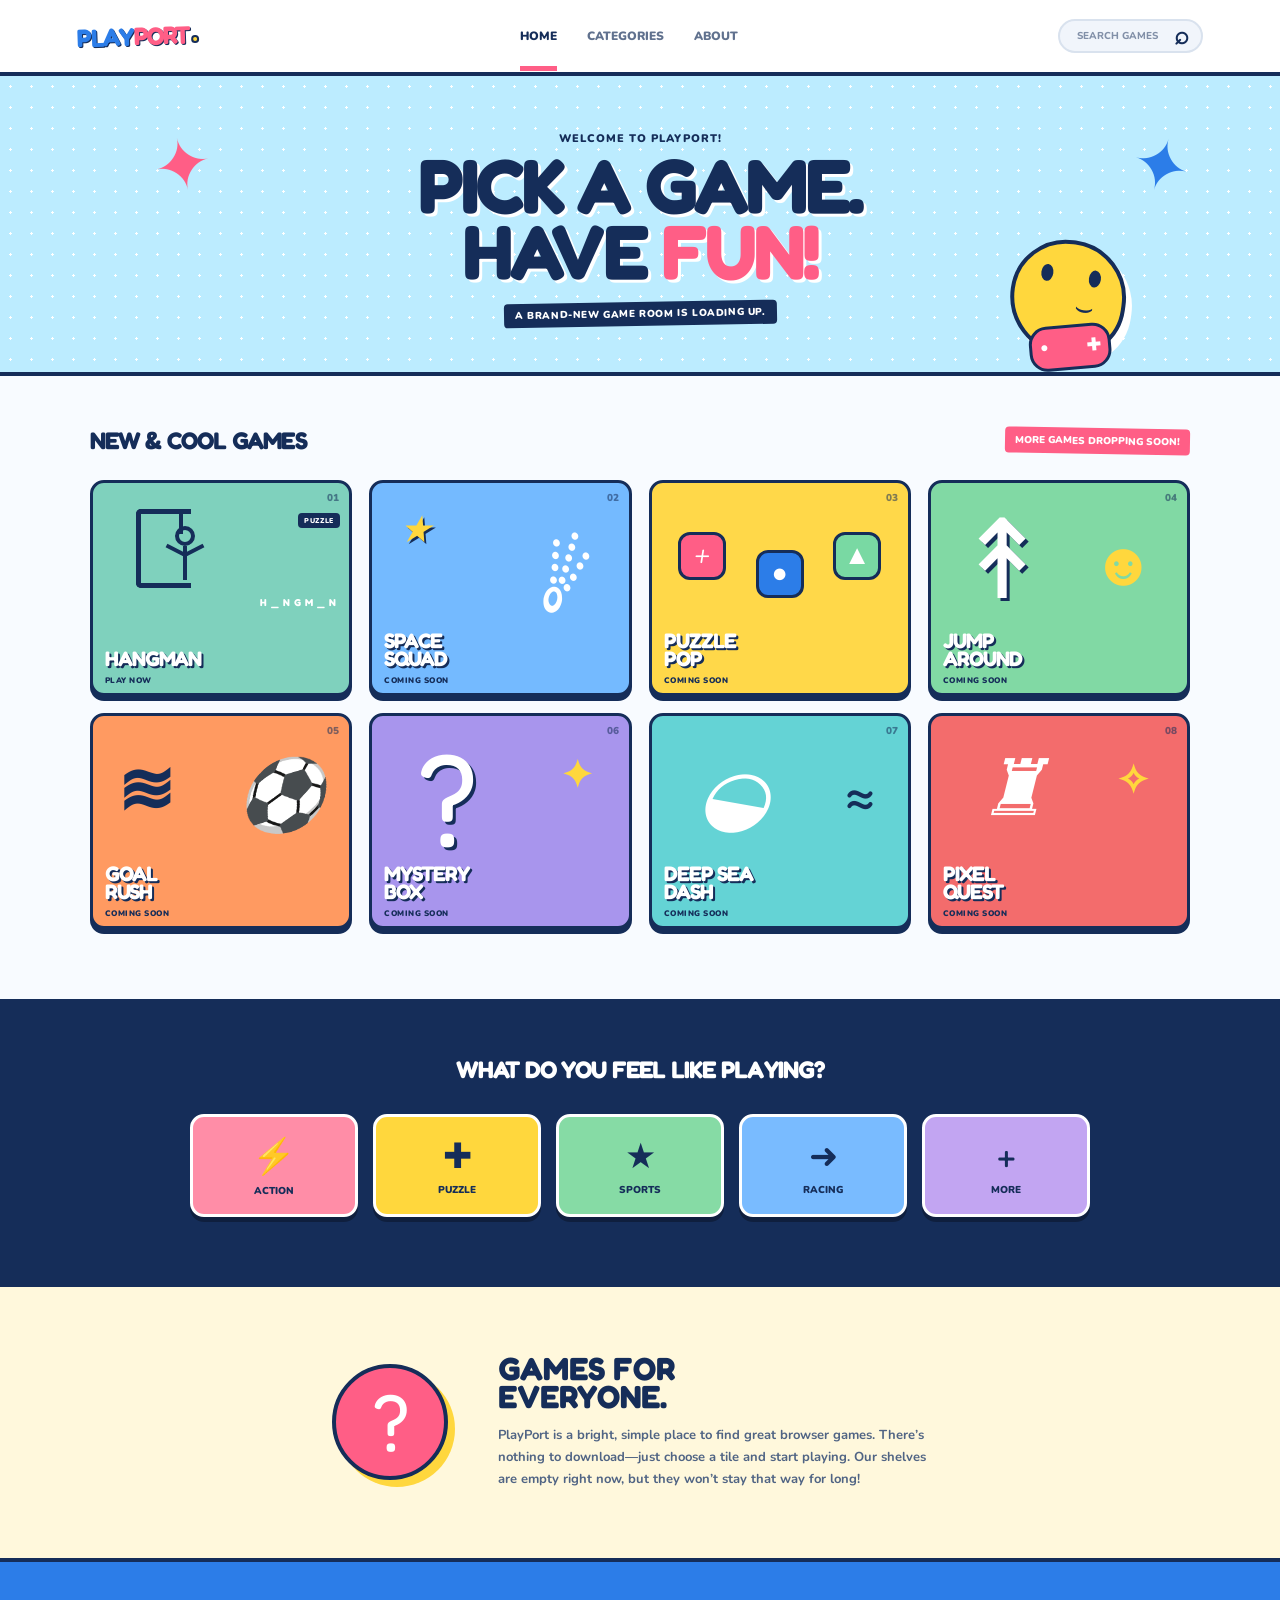
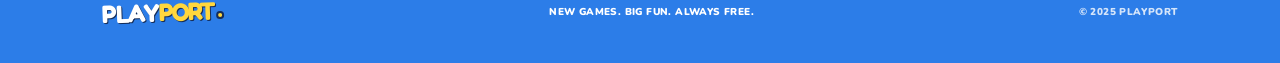
==== index.html @ 0c3bad66 "Add initial project files including HTML, CSS, settings, and configuration" ====
<!doctype html>
<html lang="en">
  <head>
    <meta charset="UTF-8" />
    <meta name="viewport" content="width=device-width, initial-scale=1.0" />
    <meta
      name="description"
      content="PlayPort is a colorful home for free browser games."
    />
    <title>PlayPort — Free Games</title>
    <link rel="preconnect" href="https://fonts.googleapis.com" />
    <link rel="preconnect" href="https://fonts.gstatic.com" crossorigin />
    <link
      href="https://fonts.googleapis.com/css2?family=Fredoka:wght@400;500;600;700&family=Nunito:wght@500;700;800;900&display=swap"
      rel="stylesheet"
    />
    <link rel="stylesheet" href="styles.css" />
  </head>
  <body>
    <header class="topbar">
      <a class="logo" href="#top" aria-label="PlayPort home"
        ><span>PLAY</span><b>PORT</b><i></i
      ></a>
      <nav aria-label="Main navigation">
        <a class="selected" href="#games">HOME</a
        ><a href="#categories">CATEGORIES</a><a href="#about">ABOUT</a>
      </nav>
      <button class="search" type="button" aria-label="Search games">
        <span>SEARCH GAMES</span><b>⌕</b>
      </button>
    </header>
    <main id="top">
      <section class="welcome" aria-labelledby="welcome-title">
        <div class="burst burst-left" aria-hidden="true">✦</div>
        <div>
          <p>WELCOME TO PLAYPORT!</p>
          <h1 id="welcome-title">PICK A GAME.<br />HAVE <em>FUN!</em></h1>
          <span class="under-title">A BRAND-NEW GAME ROOM IS LOADING UP.</span>
        </div>
        <div class="mascot" aria-hidden="true">
          <div class="face"><i></i><i></i><b>⌣</b></div>
          <span class="controller">● <b>✚</b></span>
        </div>
        <div class="burst burst-right" aria-hidden="true">✦</div>
      </section>
      <section class="game-area" id="games" aria-labelledby="games-title">
        <div class="area-heading">
          <h2 id="games-title">NEW &amp; COOL GAMES</h2>
          <span>MORE GAMES DROPPING SOON!</span>
        </div>
        <div class="game-grid">
          <a
            class="game-card card-hangman"
            id="hangman"
            href="https://hangman-game-sijv.onrender.com/"
            target="_blank"
            rel="noopener noreferrer"
            aria-label="Play Hangman in a new tab"
          >
            <div class="card-number">01</div>
            <span class="game-badge">PUZZLE</span>
            <div class="card-art art-hangman" aria-hidden="true">
              <span class="gallows"></span>
              <i class="hang-head"></i>
              <b class="hang-body"></b>
              <em>H _ N G M _ N</em>
            </div>
            <h3>HANGMAN</h3>
            <p>PLAY NOW</p>
          </a>
          <article class="game-card card-blue">
            <div class="card-number">02</div>
            <div class="card-art art-space"><i>★</i><b>☄</b></div>
            <h3>SPACE<br />SQUAD</h3>
            <p>COMING SOON</p>
          </article>
          <article class="game-card card-yellow">
            <div class="card-number">03</div>
            <div class="card-art art-puzzle">
              <i>+</i><b>●</b><span>▲</span>
            </div>
            <h3>PUZZLE<br />POP</h3>
            <p>COMING SOON</p>
          </article>
          <article class="game-card card-green">
            <div class="card-number">04</div>
            <div class="card-art art-jump"><i>↟</i><b>☻</b></div>
            <h3>JUMP<br />AROUND</h3>
            <p>COMING SOON</p>
          </article>
          <article class="game-card card-orange">
            <div class="card-number">05</div>
            <div class="card-art art-sport"><i>⚽</i><b>≋</b></div>
            <h3>GOAL<br />RUSH</h3>
            <p>COMING SOON</p>
          </article>
          <article class="game-card card-purple">
            <div class="card-number">06</div>
            <div class="card-art art-mystery"><i>?</i><b>✦</b></div>
            <h3>MYSTERY<br />BOX</h3>
            <p>COMING SOON</p>
          </article>
          <article class="game-card card-teal">
            <div class="card-number">07</div>
            <div class="card-art art-fish"><i>◒</i><b>≈</b></div>
            <h3>DEEP SEA<br />DASH</h3>
            <p>COMING SOON</p>
          </article>
          <article class="game-card card-red">
            <div class="card-number">08</div>
            <div class="card-art art-quest"><i>♜</i><b>✧</b></div>
            <h3>PIXEL<br />QUEST</h3>
            <p>COMING SOON</p>
          </article>
        </div>
      </section>
      <section
        class="category-section"
        id="categories"
        aria-labelledby="category-title"
      >
        <h2 id="category-title">WHAT DO YOU FEEL LIKE PLAYING?</h2>
        <div class="categories">
          <a href="#games" class="category cat-action"><span>⚡</span>ACTION</a
          ><a href="#hangman" class="category cat-puzzle"><span>✚</span>PUZZLE</a
          ><a href="#games" class="category cat-sport"><span>★</span>SPORTS</a
          ><a href="#games" class="category cat-racing"><span>➜</span>RACING</a
          ><a href="#games" class="category cat-more"><span>+</span>MORE</a>
        </div>
      </section>
      <section class="about" id="about">
        <div class="info-orb" aria-hidden="true">?</div>
        <div>
          <h2>GAMES FOR<br />EVERYONE.</h2>
          <p>
            PlayPort is a bright, simple place to find great browser games.
            There’s nothing to download—just choose a tile and start playing.
            Our shelves are empty right now, but they won’t stay that way for
            long!
          </p>
        </div>
      </section>
    </main>
    <footer>
      <a class="logo" href="#top"><span>PLAY</span><b>PORT</b><i></i></a>
      <p>NEW GAMES. BIG FUN. ALWAYS FREE.</p>
      <small>© 2025 PLAYPORT</small>
    </footer>
  </body>
</html>
---- styles.css ----
:root {
  --navy: #152d59;
  --blue: #2c7de8;
  --sky: #bcecff;
  --cream: #fff8dc;
  --pink: #ff5e86;
  --yellow: #ffd73d;
  --font: "Nunito", sans-serif;
  --round: "Fredoka", sans-serif;
}
* {
  box-sizing: border-box;
}
html {
  scroll-behavior: smooth;
}
body {
  margin: 0;
  color: var(--navy);
  background: var(--cream);
  font-family: var(--font);
}
a {
  color: inherit;
}
.topbar {
  min-height: 76px;
  padding: 0 6vw;
  display: flex;
  align-items: center;
  justify-content: space-between;
  gap: 25px;
  background: #fff;
  border-bottom: 4px solid var(--navy);
}
.logo {
  position: relative;
  display: inline-flex;
  align-items: baseline;
  font-family: var(--round);
  font-size: 25px;
  font-weight: 700;
  letter-spacing: -1.7px;
  text-decoration: none;
  transform: rotate(-2deg);
}
.logo span {
  color: var(--blue);
  text-shadow: 1px 1px 0 var(--navy);
}
.logo b {
  color: var(--pink);
  text-shadow: 1px 1px 0 var(--navy);
}
.logo i {
  width: 8px;
  height: 8px;
  margin-left: 2px;
  background: var(--yellow);
  border: 2px solid var(--navy);
  border-radius: 50%;
}
nav {
  display: flex;
  gap: 30px;
}
nav a {
  padding: 27px 0 22px;
  color: #60718e;
  font-size: 12px;
  font-weight: 900;
  text-decoration: none;
}
nav a.selected {
  color: var(--navy);
  border-bottom: 5px solid var(--pink);
}
.search {
  padding: 8px 12px 8px 17px;
  display: flex;
  align-items: center;
  gap: 16px;
  color: #8290a8;
  background: #f1f5fb;
  border: 2px solid #d9e2ee;
  border-radius: 23px;
  font: 800 10px var(--font);
}
.search b {
  color: var(--navy);
  font-size: 25px;
  line-height: 14px;
}
.welcome {
  min-height: 300px;
  padding: 46px 9vw 37px;
  position: relative;
  display: flex;
  justify-content: center;
  align-items: center;
  overflow: hidden;
  text-align: center;
  background: var(--sky);
  background-image: radial-gradient(#fff 1.4px, transparent 1.4px);
  background-size: 21px 21px;
  border-bottom: 4px solid var(--navy);
}
.welcome p {
  margin: 0 0 6px;
  font-size: 11px;
  font-weight: 900;
  letter-spacing: 1px;
}
h1,
h2,
h3 {
  font-family: var(--round);
  font-weight: 700;
}
h1 {
  margin: 0;
  font-size: clamp(45px, 6vw, 78px);
  line-height: 0.86;
  letter-spacing: -3px;
  text-shadow: 3px 3px 0 #fff;
}
h1 em {
  color: var(--pink);
  font-style: normal;
}
.under-title {
  display: inline-block;
  margin-top: 18px;
  padding: 5px 11px;
  color: #fff;
  background: var(--navy);
  border-radius: 4px;
  font-size: 10px;
  font-weight: 900;
  letter-spacing: 0.6px;
  transform: rotate(-1deg);
}
.mascot {
  position: absolute;
  right: 12vw;
  bottom: 16px;
  width: 116px;
  height: 116px;
  background: var(--yellow);
  border: 4px solid var(--navy);
  border-radius: 49% 51% 47% 53%;
  transform: rotate(8deg);
  box-shadow: 7px 7px 0 #fff;
}
.face {
  position: absolute;
  top: 23px;
  left: 24px;
  right: 24px;
  height: 44px;
  display: flex;
  justify-content: space-between;
  align-items: start;
}
.face i {
  width: 12px;
  height: 17px;
  background: var(--navy);
  border-radius: 50%;
}
.face b {
  position: absolute;
  top: 19px;
  left: 37px;
  font: 30px var(--round);
}
.controller {
  position: absolute;
  bottom: -17px;
  left: 22px;
  min-width: 82px;
  padding: 8px;
  display: flex;
  justify-content: space-between;
  color: #fff;
  background: var(--pink);
  border: 3px solid var(--navy);
  border-radius: 18px;
  font-size: 14px;
  transform: rotate(-13deg);
}
.controller b {
  font-size: 17px;
}
.burst {
  position: absolute;
  color: var(--pink);
  font-size: 70px;
}
.burst-left {
  left: 12vw;
  top: 42px;
  transform: rotate(-12deg);
}
.burst-right {
  right: 7vw;
  top: 43px;
  color: var(--blue);
  transform: rotate(16deg);
}
.game-area {
  padding: 50px 7vw 70px;
  background: #f8fbff;
}
.area-heading {
  display: flex;
  justify-content: space-between;
  align-items: center;
  margin-bottom: 25px;
}
.area-heading h2,
.category-section h2 {
  margin: 0;
  font-size: 24px;
  letter-spacing: -0.8px;
}
.area-heading span {
  padding: 6px 10px;
  color: #fff;
  background: var(--pink);
  border-radius: 4px;
  font-size: 10px;
  font-weight: 900;
  transform: rotate(1deg);
}
.game-grid {
  display: grid;
  grid-template-columns: repeat(4, 1fr);
  gap: 17px;
}
.game-card {
  min-height: 216px;
  position: relative;
  padding: 11px;
  overflow: hidden;
  border: 3px solid var(--navy);
  border-radius: 14px;
  box-shadow: 0 5px 0 var(--navy);
  transition:
    transform 0.18s ease,
    box-shadow 0.18s ease;
}
.game-card:hover {
  transform: translateY(-5px) rotate(-1deg);
  box-shadow: 0 10px 0 var(--navy);
}
.card-number {
  position: absolute;
  right: 10px;
  top: 8px;
  color: rgba(21, 45, 89, 0.55);
  font-size: 10px;
  font-weight: 900;
}
.game-card h3 {
  position: absolute;
  left: 12px;
  bottom: 26px;
  margin: 0;
  color: #fff;
  font-size: 21px;
  line-height: 0.83;
  letter-spacing: -1px;
  text-shadow: 2px 2px 0 var(--navy);
}
.game-card p {
  position: absolute;
  bottom: 7px;
  left: 12px;
  margin: 0;
  color: var(--navy);
  font-size: 8px;
  font-weight: 900;
  letter-spacing: 0.5px;
}
.card-pink {
  background: #ff94ad;
}

.card-hangman {
  display: block;
  background: #7fd1bd;
  text-decoration: none;
}

.game-badge {
  position: absolute;
  top: 30px;
  right: 9px;
  z-index: 1;
  padding: 3px 6px;
  color: white;
  background: var(--navy);
  border-radius: 4px;
  font-size: 7px;
  font-weight: 900;
  letter-spacing: 0.7px;
}
.card-blue {
  background: #74baff;
}
.card-yellow {
  background: #ffd849;
}
.card-green {
  background: #81d9a4;
}
.card-orange {
  background: #ff9a61;
}
.card-purple {
  background: #a895ed;
}
.card-teal {
  background: #64d3d5;
}
.card-red {
  background: #f36c6c;
}
.card-art {
  position: absolute;
  top: 20px;
  left: 12px;
  right: 12px;
  height: 105px;
  color: var(--navy);
}

.art-hangman {
  font-family: var(--round);
}

.gallows {
  position: absolute;
  top: 6px;
  left: 31px;
  width: 55px;
  height: 79px;
  border-top: 5px solid var(--navy);
  border-left: 5px solid var(--navy);
  border-bottom: 5px solid var(--navy);
  border-radius: 5px 0 0 5px;
}

.gallows::after {
  position: absolute;
  top: 0;
  right: 8px;
  width: 4px;
  height: 20px;
  background: var(--navy);
  content: "";
}

.hang-head {
  position: absolute;
  top: 23px;
  left: 70px;
  width: 20px;
  height: 20px;
  border: 4px solid var(--navy);
  border-radius: 50%;
}

.hang-body {
  position: absolute;
  top: 43px;
  left: 78px;
  width: 4px;
  height: 34px;
  background: var(--navy);
}

.hang-body::before,
.hang-body::after {
  position: absolute;
  top: 8px;
  width: 23px;
  height: 4px;
  background: var(--navy);
  content: "";
}

.hang-body::before {
  right: 0;
  transform: rotate(27deg);
  transform-origin: right;
}

.hang-body::after {
  left: 0;
  transform: rotate(-27deg);
  transform-origin: left;
}

.art-hangman em {
  position: absolute;
  right: 0;
  bottom: 0;
  color: white;
  font-size: 10px;
  font-style: normal;
  font-weight: 700;
  letter-spacing: 1px;
}
.art-racer span {
  position: absolute;
  top: 10px;
  left: 31px;
  color: #fff;
  font: 105px/1 var(--round);
  transform: rotate(-15deg);
}
.art-racer i {
  position: absolute;
  width: 75px;
  height: 30px;
  left: 66px;
  bottom: 5px;
  background: var(--blue);
  border: 3px solid var(--navy);
  border-radius: 37px 39px 10px 10px;
}
.art-space i {
  position: absolute;
  left: 15px;
  top: 2px;
  color: var(--yellow);
  font-size: 37px;
  text-shadow: 2px 2px var(--navy);
}
.art-space b {
  position: absolute;
  top: 28px;
  right: 19px;
  color: #fff;
  font-size: 74px;
  transform: rotate(-20deg);
}
.art-puzzle {
  display: flex;
  align-items: center;
  justify-content: space-around;
}
.art-puzzle i,
.art-puzzle b,
.art-puzzle span {
  display: grid;
  width: 48px;
  height: 48px;
  place-items: center;
  border: 3px solid var(--navy);
  border-radius: 12px;
  color: #fff;
  background: var(--pink);
  font-size: 27px;
}
.art-puzzle b {
  margin-top: 36px;
  background: var(--blue);
}
.art-puzzle span {
  background: #79d9a3;
}
.art-jump i {
  position: absolute;
  left: 13px;
  color: #fff;
  font: 110px/1 var(--round);
  text-shadow: 3px 3px var(--navy);
}
.art-jump b {
  position: absolute;
  right: 20px;
  bottom: 1px;
  color: var(--yellow);
  font-size: 61px;
}
.art-sport i {
  position: absolute;
  right: 13px;
  top: 12px;
  color: #fff;
  font-size: 70px;
}
.art-sport b {
  position: absolute;
  left: 12px;
  bottom: 4px;
  font-size: 69px;
}
.art-mystery i {
  position: absolute;
  left: 31px;
  top: -17px;
  color: #fff;
  font: 130px var(--round);
  text-shadow: 3px 3px var(--navy);
}
.art-mystery b {
  position: absolute;
  right: 24px;
  top: 14px;
  color: var(--yellow);
  font-size: 38px;
}
.art-fish i {
  position: absolute;
  left: 35px;
  top: 6px;
  color: #fff;
  font-size: 80px;
  transform: rotate(10deg);
}
.art-fish b {
  position: absolute;
  right: 20px;
  bottom: 7px;
  font-size: 53px;
}
.art-quest i {
  position: absolute;
  left: 35px;
  top: 0;
  color: #fff;
  font-size: 78px;
}
.art-quest b {
  position: absolute;
  right: 25px;
  top: 18px;
  color: var(--yellow);
  font-size: 40px;
}
.category-section {
  padding: 56px 8vw 70px;
  text-align: center;
  background: var(--navy);
  color: #fff;
}
.categories {
  max-width: 900px;
  margin: 30px auto 0;
  display: grid;
  grid-template-columns: repeat(5, 1fr);
  gap: 15px;
}
.category {
  min-height: 103px;
  display: flex;
  flex-direction: column;
  align-items: center;
  justify-content: center;
  gap: 7px;
  color: var(--navy);
  border: 3px solid #fff;
  border-radius: 14px;
  font-size: 10px;
  font-weight: 900;
  text-decoration: none;
  box-shadow: 0 5px 0 rgba(0, 0, 0, 0.3);
}
.category:hover {
  transform: translateY(-4px);
}
.category span {
  font: 35px var(--round);
}
.cat-action {
  background: #ff8da7;
}
.cat-puzzle {
  background: var(--yellow);
}
.cat-sport {
  background: #86dba5;
}
.cat-racing {
  background: #79bbff;
}
.cat-more {
  background: #c2a5f2;
}
.about {
  padding: 68px 15vw;
  display: flex;
  align-items: center;
  justify-content: center;
  gap: 50px;
  background: var(--cream);
}
.info-orb {
  flex: 0 0 auto;
  width: 116px;
  height: 116px;
  display: grid;
  place-items: center;
  color: #fff;
  background: var(--pink);
  border: 4px solid var(--navy);
  border-radius: 50%;
  box-shadow: 7px 7px 0 var(--yellow);
  font: 80px/0.8 var(--round);
}
.about h2 {
  margin: 0 0 13px;
  font-size: 32px;
  line-height: 0.87;
}
.about p {
  max-width: 450px;
  margin: 0;
  color: #506484;
  font-size: 13px;
  font-weight: 700;
  line-height: 1.7;
}
footer {
  min-height: 105px;
  padding: 25px 8vw;
  display: flex;
  align-items: center;
  justify-content: space-between;
  gap: 25px;
  color: #fff;
  background: var(--blue);
  border-top: 4px solid var(--navy);
}
footer .logo span {
  color: #fff;
}
footer .logo b {
  color: var(--yellow);
}
footer p,
footer small {
  margin: 0;
  font-size: 10px;
  font-weight: 900;
  letter-spacing: 0.4px;
}
footer small {
  opacity: 0.8;
}
@media (max-width: 800px) {
  nav {
    display: none;
  }
  .topbar {
    padding: 0 5vw;
  }
  .game-grid {
    grid-template-columns: repeat(2, 1fr);
  }
  .mascot {
    right: 5vw;
    transform: scale(0.75) rotate(8deg);
    transform-origin: bottom right;
  }
  .burst-left {
    left: 6vw;
  }
  .burst-right {
    display: none;
  }
  .categories {
    grid-template-columns: repeat(3, 1fr);
  }
  .about {
    padding: 55px 9vw;
  }
  .search span {
    display: none;
  }
  .search {
    padding: 7px 9px;
  }
}
@media (max-width: 500px) {
  .welcome {
    min-height: 260px;
  }
  .mascot {
    display: none;
  }
  .game-area {
    padding: 42px 5vw 60px;
  }
  .area-heading {
    align-items: start;
    gap: 12px;
    flex-direction: column;
  }
  .game-grid {
    gap: 12px;
  }
  .game-card {
    min-height: 180px;
  }
  .game-card h3 {
    font-size: 17px;
  }
  .categories {
    grid-template-columns: repeat(2, 1fr);
  }
  .about {
    flex-direction: column;
    gap: 30px;
    text-align: center;
  }
  .info-orb {
    width: 95px;
    height: 95px;
    font-size: 65px;
  }
  footer {
    flex-wrap: wrap;
  }
  footer p {
    order: 3;
    width: 100%;
  }
}
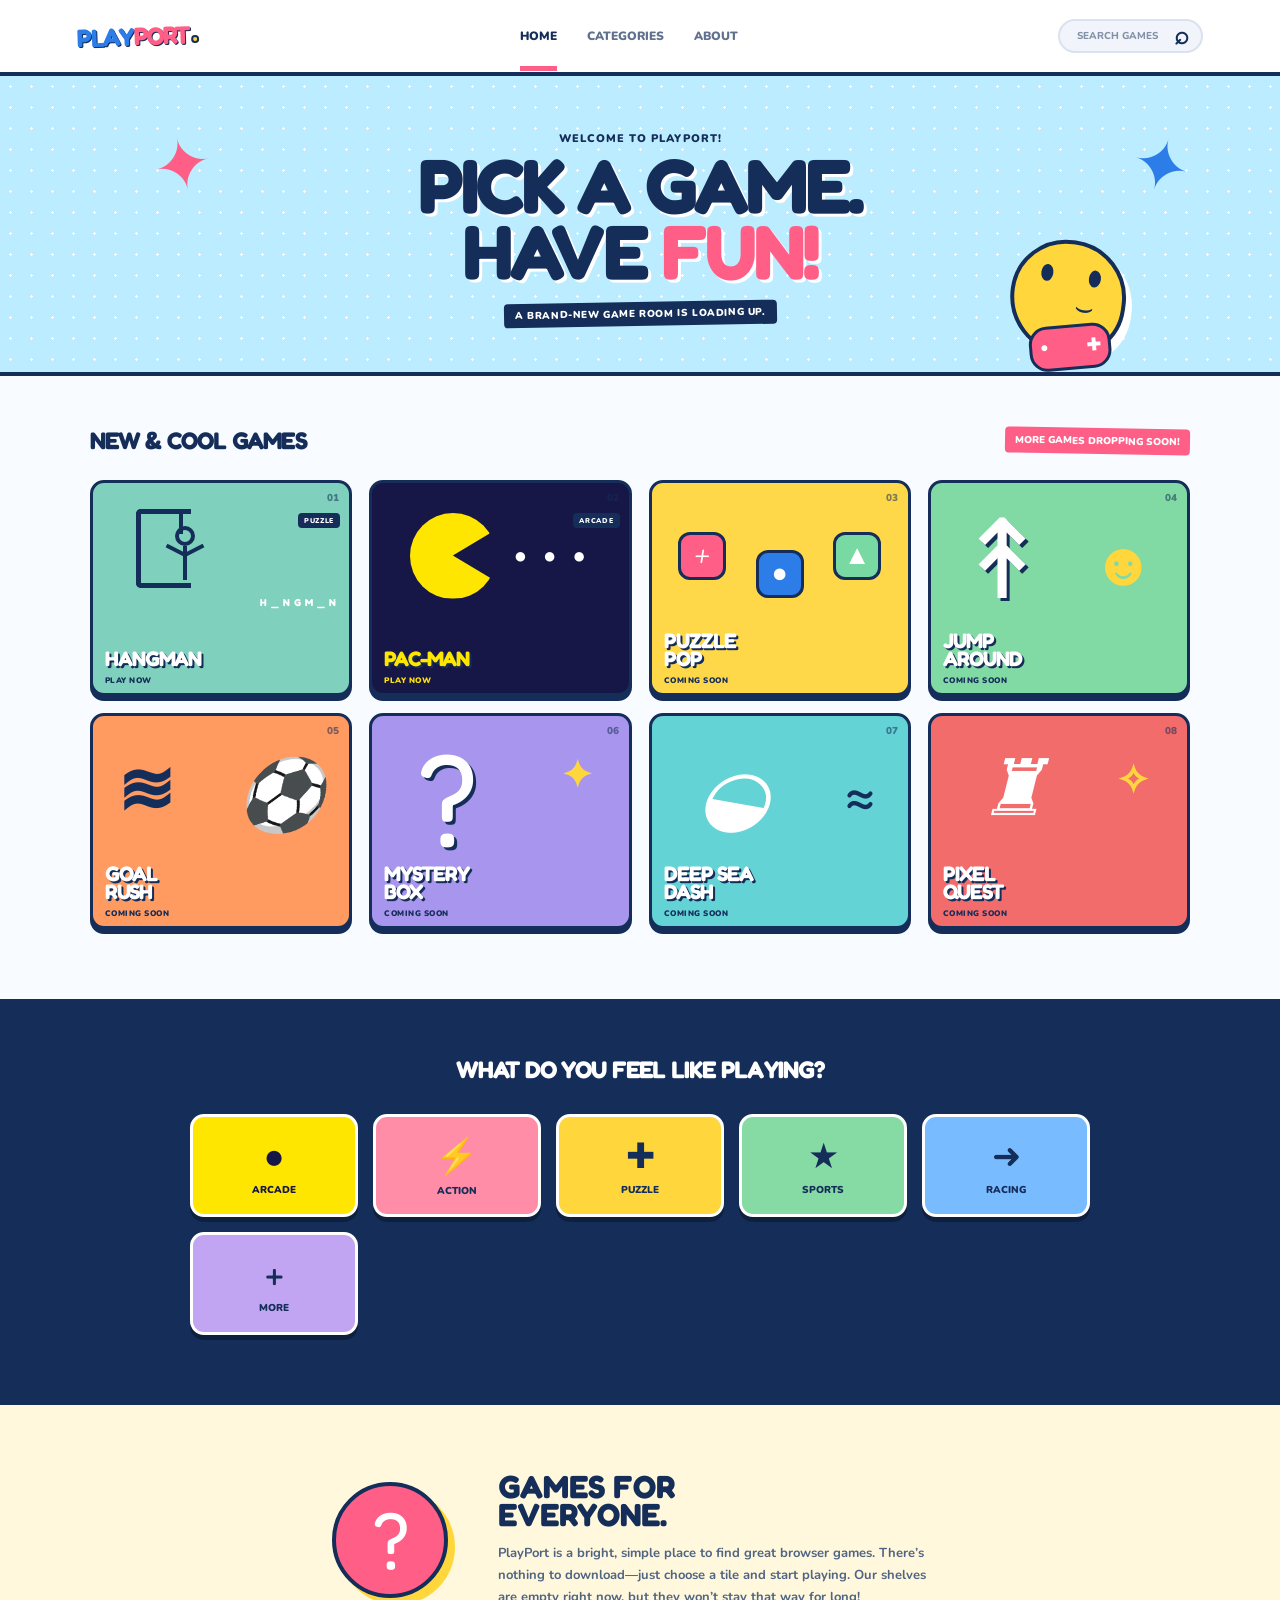
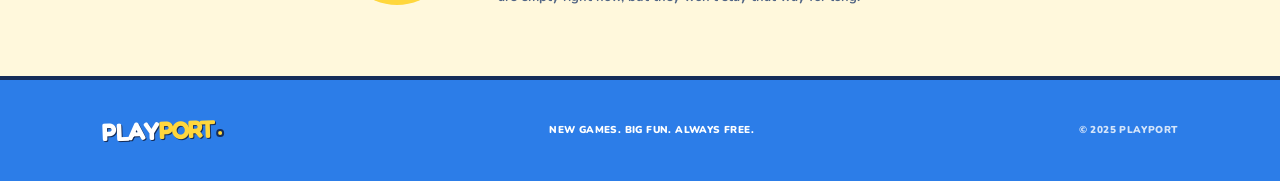
==== commit d5c8c3d9: "Add Pac-Man with an Arcade category and same-tab navigation" ====
--- a/index.html
+++ b/index.html
@@ -17,6 +17,7 @@
     <link rel="stylesheet" href="styles.css" />
   </head>
   <body>
+    <!-- Site navigation -->
     <header class="topbar">
       <a class="logo" href="#top" aria-label="PlayPort home"
         ><span>PLAY</span><b>PORT</b><i></i
@@ -30,6 +31,7 @@
       </button>
     </header>
     <main id="top">
+      <!-- Intro banner -->
       <section class="welcome" aria-labelledby="welcome-title">
         <div class="burst burst-left" aria-hidden="true">✦</div>
         <div>
@@ -43,6 +45,8 @@
         </div>
         <div class="burst burst-right" aria-hidden="true">✦</div>
       </section>
+
+      <!-- Game library: add new game cards inside this grid -->
       <section class="game-area" id="games" aria-labelledby="games-title">
         <div class="area-heading">
           <h2 id="games-title">NEW &amp; COOL GAMES</h2>
@@ -53,9 +57,7 @@
             class="game-card card-hangman"
             id="hangman"
             href="https://hangman-game-sijv.onrender.com/"
-            target="_blank"
-            rel="noopener noreferrer"
-            aria-label="Play Hangman in a new tab"
+            aria-label="Play Hangman"
           >
             <div class="card-number">01</div>
             <span class="game-badge">PUZZLE</span>
@@ -68,12 +70,11 @@
             <h3>HANGMAN</h3>
             <p>PLAY NOW</p>
           </a>
-          <article class="game-card card-blue">
-            <div class="card-number">02</div>
-            <div class="card-art art-space"><i>★</i><b>☄</b></div>
-            <h3>SPACE<br />SQUAD</h3>
-            <p>COMING SOON</p>
-          </article>
+          <a class="game-card card-pacman" href="games/pacman/index.html" aria-label="Play Pac-Man">
+  <div class="card-number">02</div><span class="game-badge">ARCADE</span>
+  <div class="card-art art-pacman" aria-hidden="true"><i></i><b>● ● ●</b></div>
+  <h3>PAC-MAN</h3><p>PLAY NOW</p>
+</a>
           <article class="game-card card-yellow">
             <div class="card-number">03</div>
             <div class="card-art art-puzzle">
@@ -114,6 +115,8 @@
           </article>
         </div>
       </section>
+
+      <!-- Game categories -->
       <section
         class="category-section"
         id="categories"
@@ -121,13 +124,24 @@
       >
         <h2 id="category-title">WHAT DO YOU FEEL LIKE PLAYING?</h2>
         <div class="categories">
-          <a href="#games" class="category cat-action"><span>⚡</span>ACTION</a
-          ><a href="#hangman" class="category cat-puzzle"><span>✚</span>PUZZLE</a
-          ><a href="#games" class="category cat-sport"><span>★</span>SPORTS</a
-          ><a href="#games" class="category cat-racing"><span>➜</span>RACING</a
-          ><a href="#games" class="category cat-more"><span>+</span>MORE</a>
+<a class="category cat-arcade" href="arcade.html"><span>●</span>ARCADE</a>
+          <a class="category cat-action" href="action.html"
+            ><span>⚡</span>ACTION</a
+          >
+          <a class="category cat-puzzle" href="puzzle.html"
+            ><span>✚</span>PUZZLE</a
+          >
+          <a class="category cat-sport" href="sports.html"
+            ><span>★</span>SPORTS</a
+          >
+          <a class="category cat-racing" href="racing.html"
+            ><span>➜</span>RACING</a
+          >
+          <a class="category cat-more" href="more.html"><span>+</span>MORE</a>
         </div>
       </section>
+
+      <!-- Site description -->
       <section class="about" id="about">
         <div class="info-orb" aria-hidden="true">?</div>
         <div>
@@ -141,6 +155,8 @@
         </div>
       </section>
     </main>
+
+    <!-- Site footer -->
     <footer>
       <a class="logo" href="#top"><span>PLAY</span><b>PORT</b><i></i></a>
       <p>NEW GAMES. BIG FUN. ALWAYS FREE.</p>
@@ -148,3 +164,4 @@
     </footer>
   </body>
 </html>
+
--- a/styles.css
+++ b/styles.css
@@ -8,6 +8,8 @@
   --font: "Nunito", sans-serif;
   --round: "Fredoka", sans-serif;
 }
+
+/* Base styles */
 * {
   box-sizing: border-box;
 }
@@ -23,6 +25,8 @@
 a {
   color: inherit;
 }
+
+/* Header and navigation */
 .topbar {
   min-height: 76px;
   padding: 0 6vw;
@@ -91,6 +95,8 @@
   font-size: 25px;
   line-height: 14px;
 }
+
+/* Welcome banner */
 .welcome {
   min-height: 300px;
   padding: 46px 9vw 37px;
@@ -208,6 +214,8 @@
   color: var(--blue);
   transform: rotate(16deg);
 }
+
+/* Game library */
 .game-area {
   padding: 50px 7vw 70px;
   background: #f8fbff;
@@ -283,10 +291,6 @@
   font-weight: 900;
   letter-spacing: 0.5px;
 }
-.card-pink {
-  background: #ff94ad;
-}
-
 .card-hangman {
   display: block;
   background: #7fd1bd;
@@ -327,6 +331,8 @@
 .card-red {
   background: #f36c6c;
 }
+
+/* Game card illustrations */
 .card-art {
   position: absolute;
   top: 20px;
@@ -412,24 +418,6 @@
   font-style: normal;
   font-weight: 700;
   letter-spacing: 1px;
-}
-.art-racer span {
-  position: absolute;
-  top: 10px;
-  left: 31px;
-  color: #fff;
-  font: 105px/1 var(--round);
-  transform: rotate(-15deg);
-}
-.art-racer i {
-  position: absolute;
-  width: 75px;
-  height: 30px;
-  left: 66px;
-  bottom: 5px;
-  background: var(--blue);
-  border: 3px solid var(--navy);
-  border-radius: 37px 39px 10px 10px;
 }
 .art-space i {
   position: absolute;
@@ -542,6 +530,8 @@
   color: var(--yellow);
   font-size: 40px;
 }
+
+/* Game category labels */
 .category-section {
   padding: 56px 8vw 70px;
   text-align: center;
@@ -569,6 +559,7 @@
   font-weight: 900;
   text-decoration: none;
   box-shadow: 0 5px 0 rgba(0, 0, 0, 0.3);
+  transition: transform 0.18s ease;
 }
 .category:hover {
   transform: translateY(-4px);
@@ -591,6 +582,8 @@
 .cat-more {
   background: #c2a5f2;
 }
+
+/* About section */
 .about {
   padding: 68px 15vw;
   display: flex;
@@ -625,6 +618,83 @@
   font-weight: 700;
   line-height: 1.7;
 }
+
+/* Category pages */
+.category-page {
+  min-height: calc(100vh - 76px);
+  padding: 58px 8vw 80px;
+  background: #f8fbff;
+}
+
+.back-link {
+  display: inline-flex;
+  align-items: center;
+  gap: 8px;
+  margin-bottom: 28px;
+  color: var(--navy);
+  font-size: 11px;
+  font-weight: 900;
+  text-decoration: none;
+}
+
+.category-page__heading {
+  display: flex;
+  align-items: end;
+  justify-content: space-between;
+  gap: 24px;
+  margin-bottom: 32px;
+}
+
+.category-page__heading h1 {
+  font-size: clamp(42px, 6vw, 70px);
+}
+
+.category-page__heading p {
+  max-width: 310px;
+  margin: 0;
+  color: #506484;
+  font-size: 13px;
+  font-weight: 700;
+  line-height: 1.6;
+}
+
+.category-page .game-grid {
+  max-width: 1100px;
+}
+
+.empty-category {
+  min-height: 250px;
+  display: grid;
+  place-items: center;
+  padding: 35px;
+  color: var(--navy);
+  text-align: center;
+  background: white;
+  border: 3px dashed #aebdce;
+  border-radius: 16px;
+}
+
+.empty-category span {
+  display: block;
+  margin-bottom: 10px;
+  color: var(--pink);
+  font: 56px/1 var(--round);
+}
+
+.empty-category h2 {
+  margin: 0 0 8px;
+  font-size: 24px;
+}
+
+.empty-category p {
+  max-width: 360px;
+  margin: 0;
+  color: #62728c;
+  font-size: 13px;
+  font-weight: 700;
+}
+
+/* Footer */
 footer {
   min-height: 105px;
   padding: 25px 8vw;
@@ -652,6 +722,8 @@
 footer small {
   opacity: 0.8;
 }
+
+/* Responsive layout */
 @media (max-width: 800px) {
   nav {
     display: none;
@@ -696,6 +768,13 @@
   .game-area {
     padding: 42px 5vw 60px;
   }
+  .category-page {
+    padding: 42px 5vw 60px;
+  }
+  .category-page__heading {
+    align-items: start;
+    flex-direction: column;
+  }
   .area-heading {
     align-items: start;
     gap: 12px;
@@ -731,3 +810,11 @@
     width: 100%;
   }
 }
+
+/* Pac-Man and its Arcade category. */
+.card-pacman { background: #171747; color: #fff; }
+.card-pacman h3, .card-pacman p { color: #ffe600; }
+.art-pacman { display:flex; align-items:center; justify-content:center; gap:18px; }
+.art-pacman i { display:block; width:86px; height:86px; border-radius:50%; background:#ffe600; clip-path:polygon(0 0,100% 0,100% 20%,50% 50%,100% 80%,100% 100%,0 100%); }
+.art-pacman b { color:#fff; font-size:22px; letter-spacing:5px; }
+.cat-arcade { background:#ffe600; color:#171747; }
